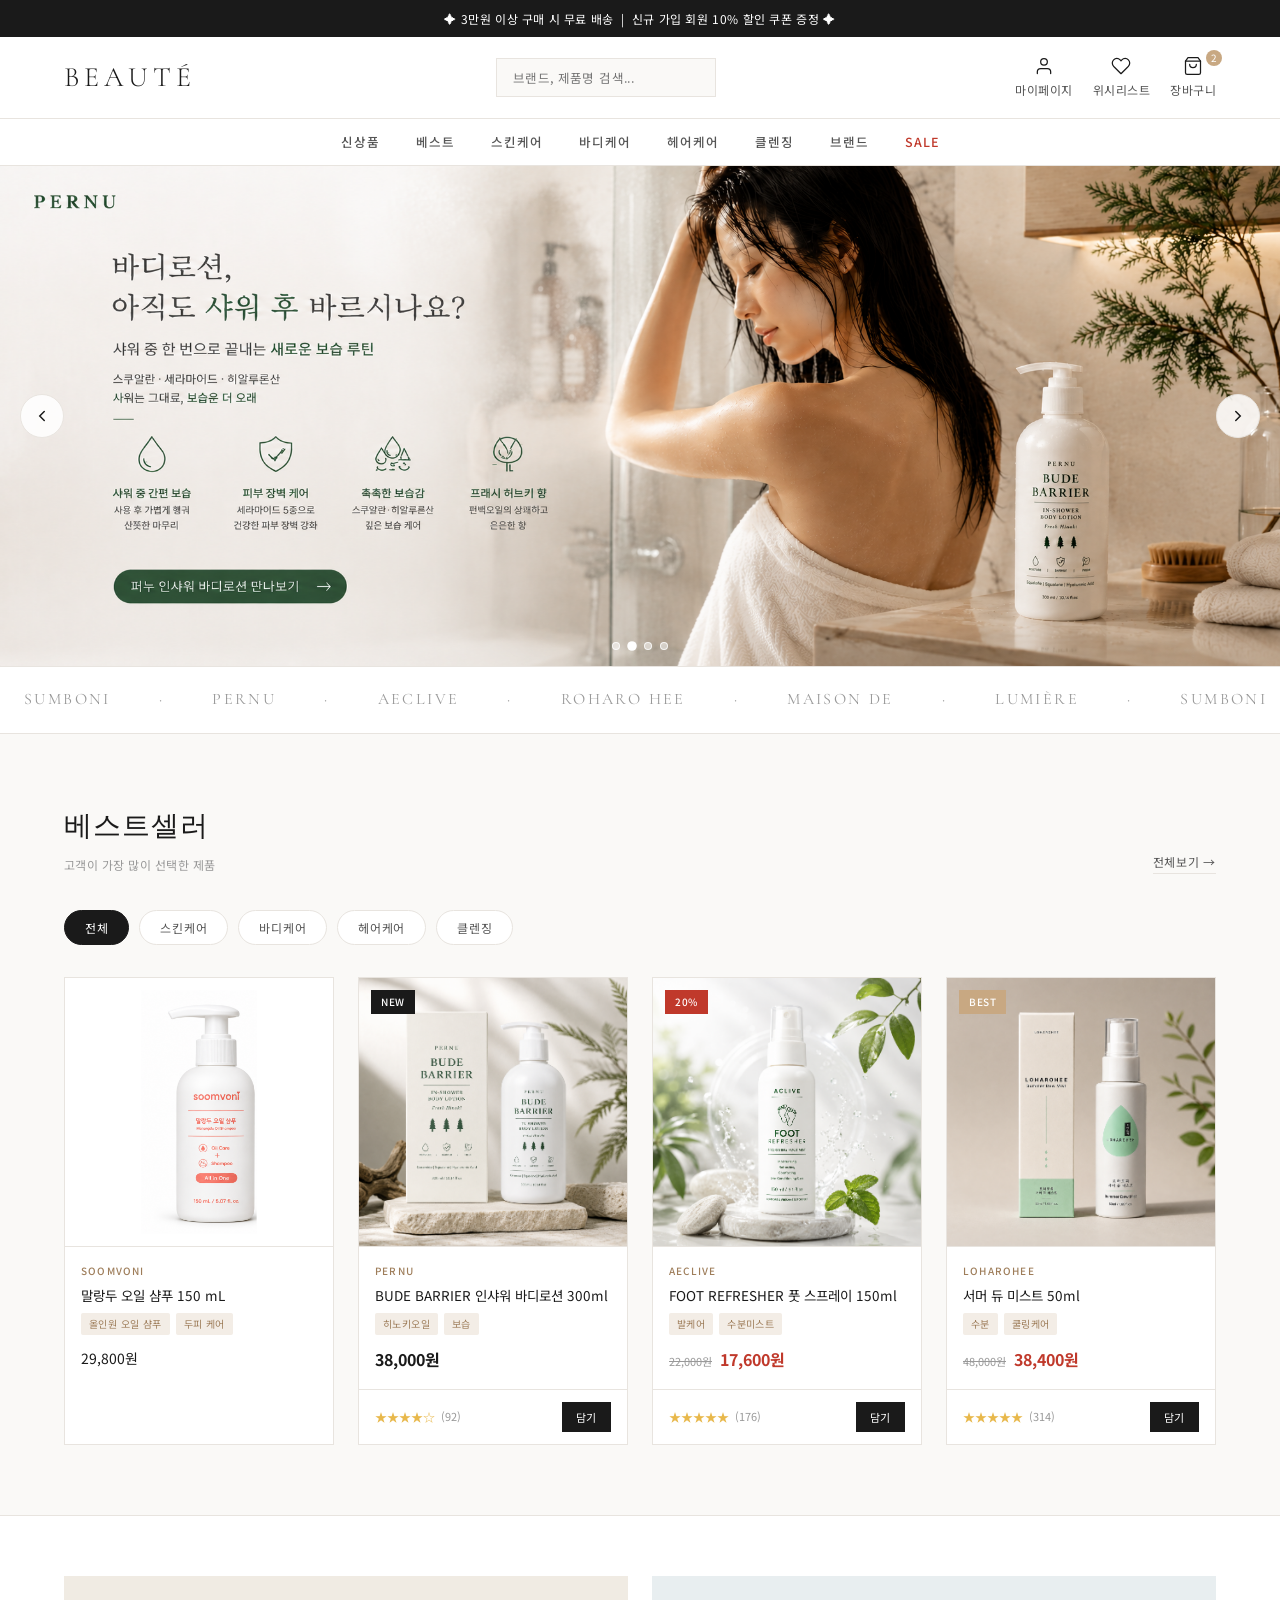
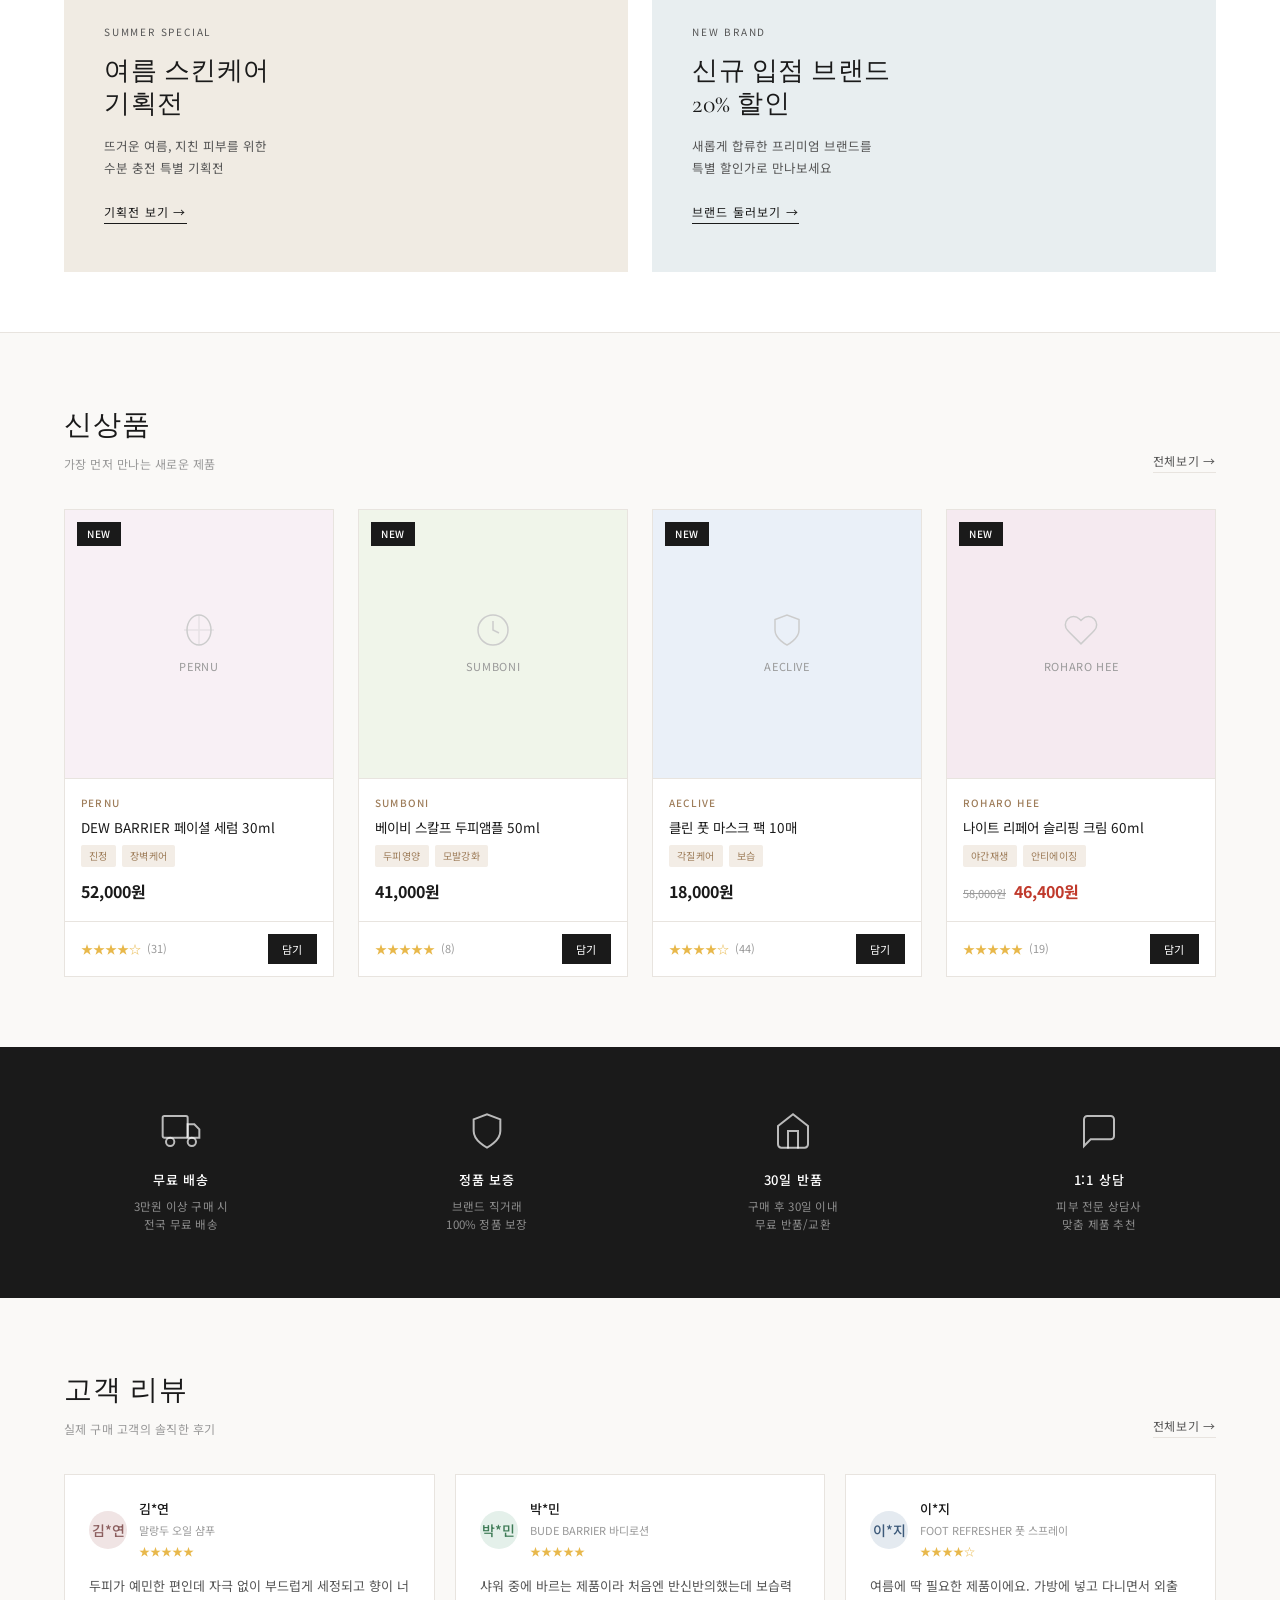
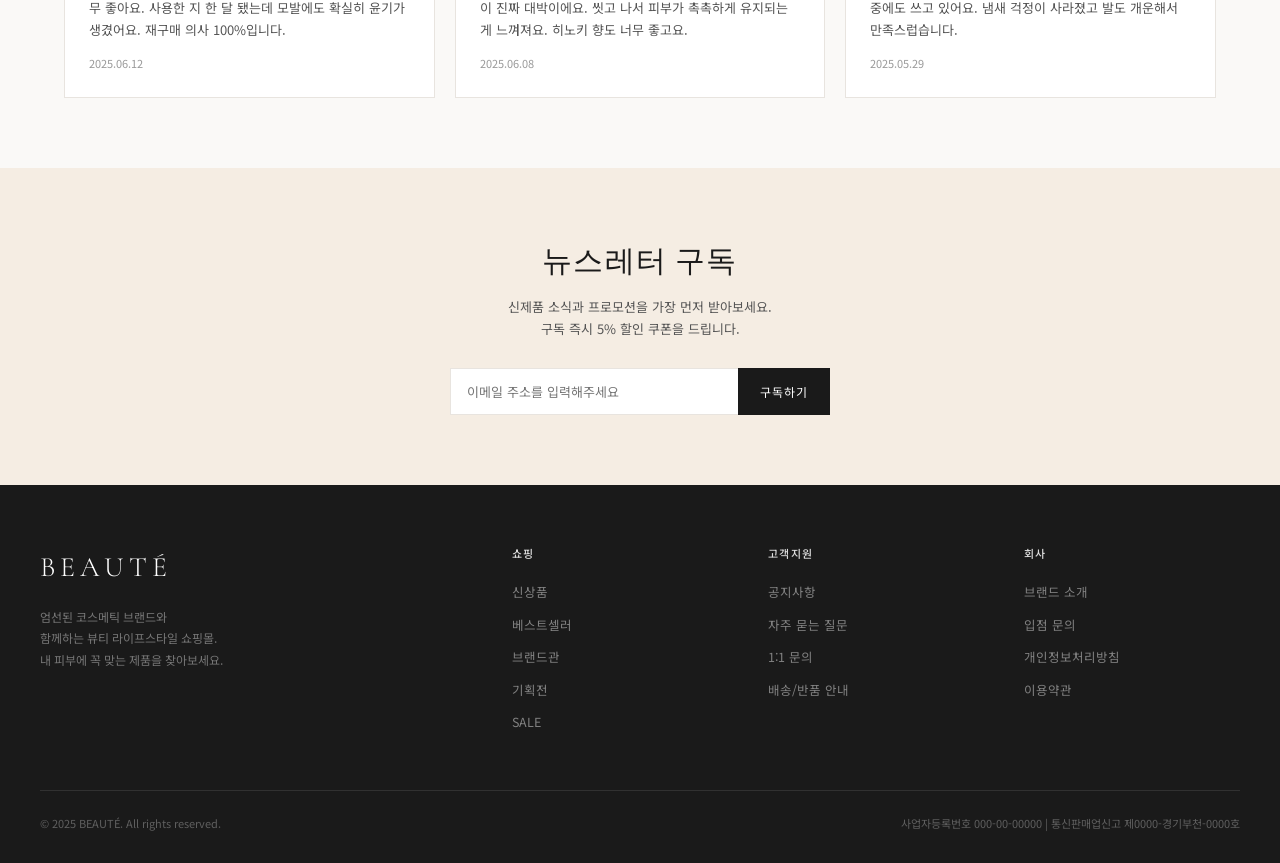
==== index.html @ 95019a59 "Replace upright rinse with supported reclining baby scene" ====
<!DOCTYPE html>
<html lang="ko">
<head>
<meta charset="UTF-8">
<meta name="viewport" content="width=device-width, initial-scale=1.0">
<title>BEAUTÉ — 코스메틱 쇼핑몰</title>
<link href="https://fonts.googleapis.com/css2?family=Noto+Sans+KR:wght@300;400;500;700&family=Noto+Serif+KR:wght@300;400;600&family=Cormorant+Garamond:ital,wght@0,300;0,400;0,600;1,300;1,400&display=swap" rel="stylesheet">
<style>
  *, *::before, *::after { box-sizing: border-box; margin: 0; padding: 0; }

  :root {
    --bg: #faf9f7;
    --white: #ffffff;
    --text-dark: #1a1a1a;
    --text-mid: #555;
    --text-light: #999;
    --border: #e8e4df;
    --accent: #c8a882;
    --accent-dark: #9e7d5a;
    --tag-bg: #f3ede6;
    --pink: #f0e4e4;
    --pink-text: #8b5e5e;
    --green: #e4f0ea;
    --green-text: #3d7a55;
    --sale: #c0392b;
  }

  html { scroll-behavior: smooth; }

  body {
    font-family: 'Noto Sans KR', sans-serif;
    background: var(--bg);
    color: var(--text-dark);
    font-size: 14px;
    line-height: 1.6;
  }

  a { text-decoration: none; color: inherit; }
  img { display: block; width: 100%; }
  button { cursor: pointer; font-family: inherit; }

  /* ── TOP NOTICE ── */
  .notice-bar {
    background: var(--text-dark);
    color: #fff;
    text-align: center;
    padding: 9px;
    font-size: 12px;
    letter-spacing: 0.05em;
  }

  /* ── HEADER ── */
  header {
    background: var(--white);
    border-bottom: 1px solid var(--border);
    position: sticky;
    top: 0;
    z-index: 100;
  }

  .header-top {
    display: flex;
    align-items: center;
    justify-content: space-between;
    max-width: 1200px;
    margin: 0 auto;
    padding: 18px 24px;
  }

  .logo {
    font-family: 'Cormorant Garamond', serif;
    font-size: 28px;
    font-weight: 300;
    letter-spacing: 0.18em;
    color: var(--text-dark);
  }

  .header-icons {
    display: flex;
    gap: 20px;
    align-items: center;
  }

  .header-icons a {
    font-size: 12px;
    color: var(--text-mid);
    letter-spacing: 0.04em;
    display: flex;
    flex-direction: column;
    align-items: center;
    gap: 4px;
  }

  .icon-svg {
    width: 20px;
    height: 20px;
    stroke: var(--text-dark);
    fill: none;
    stroke-width: 1.5;
    stroke-linecap: round;
    stroke-linejoin: round;
  }

  .cart-count {
    background: var(--accent);
    color: #fff;
    font-size: 10px;
    width: 16px;
    height: 16px;
    border-radius: 50%;
    display: flex;
    align-items: center;
    justify-content: center;
    position: absolute;
    top: -6px;
    right: -6px;
  }

  .cart-wrap { position: relative; }

  nav {
    border-top: 1px solid var(--border);
  }

  nav ul {
    list-style: none;
    display: flex;
    justify-content: center;
    max-width: 1200px;
    margin: 0 auto;
    padding: 0 24px;
    gap: 36px;
  }

  nav ul li a {
    display: block;
    padding: 13px 0;
    font-size: 12.5px;
    letter-spacing: 0.08em;
    color: var(--text-mid);
    font-weight: 500;
    transition: color 0.2s;
  }

  nav ul li a:hover { color: var(--text-dark); }

  /* ── HERO SLIDER ── */
  .hero-slider {
    position: relative;
    width: 100%;
    overflow: hidden;
    background: #f5ede3;
  }

  .slider-track {
    display: flex;
    transition: transform 0.6s cubic-bezier(0.4,0,0.2,1);
    will-change: transform;
  }

  .slide {
    min-width: 100%;
    position: relative;
  }

  .slide img {
    width: 100%;
    height: auto;
    display: block;
    object-fit: contain;
  }

  .slider-btn {
    position: absolute;
    top: 50%;
    transform: translateY(-50%);
    width: 44px;
    height: 44px;
    background: rgba(255,255,255,0.85);
    border: 1px solid var(--border);
    border-radius: 50%;
    display: flex;
    align-items: center;
    justify-content: center;
    cursor: pointer;
    z-index: 10;
    transition: background 0.2s;
  }

  .slider-btn:hover { background: #fff; }
  .slider-btn svg { width: 18px; height: 18px; stroke: var(--text-dark); fill: none; stroke-width: 2; stroke-linecap: round; }
  .slider-btn.prev { left: 20px; }
  .slider-btn.next { right: 20px; }

  .slider-dots {
    position: absolute;
    bottom: 16px;
    left: 50%;
    transform: translateX(-50%);
    display: flex;
    gap: 8px;
    z-index: 10;
  }

  .dot {
    width: 8px;
    height: 8px;
    border-radius: 50%;
    background: rgba(255,255,255,0.5);
    border: 1px solid rgba(255,255,255,0.8);
    cursor: pointer;
    transition: background 0.2s, transform 0.2s;
  }

  .dot.active {
    background: #fff;
    transform: scale(1.2);
  }

  .btn-primary {
    background: var(--text-dark);
    color: #fff;
    padding: 14px 34px;
    font-size: 12.5px;
    letter-spacing: 0.1em;
    border: none;
    transition: background 0.2s;
  }
  .btn-primary:hover { background: #333; }

  .btn-secondary {
    background: transparent;
    color: var(--text-dark);
    padding: 13px 34px;
    font-size: 12.5px;
    letter-spacing: 0.1em;
    border: 1px solid var(--text-dark);
    transition: all 0.2s;
  }
  .btn-secondary:hover { background: var(--text-dark); color: #fff; }

  /* ── BRAND STRIP ── */
  .brand-strip {
    background: var(--white);
    border-top: 1px solid var(--border);
    border-bottom: 1px solid var(--border);
    padding: 20px 24px;
    overflow: hidden;
  }

  .brand-scroll {
    display: flex;
    gap: 48px;
    align-items: center;
    animation: scroll-brands 20s linear infinite;
    width: max-content;
  }

  .brand-scroll span {
    font-family: 'Cormorant Garamond', serif;
    font-size: 16px;
    letter-spacing: 0.15em;
    color: var(--text-light);
    white-space: nowrap;
    font-weight: 400;
  }

  @keyframes scroll-brands {
    0% { transform: translateX(0); }
    100% { transform: translateX(-50%); }
  }

  /* ── SECTION COMMON ── */
  .section {
    max-width: 1200px;
    margin: 0 auto;
    padding: 70px 24px;
  }

  .section-header {
    display: flex;
    align-items: flex-end;
    justify-content: space-between;
    margin-bottom: 36px;
  }

  .section-title {
    font-family: 'Cormorant Garamond', serif;
    font-size: 28px;
    font-weight: 400;
    letter-spacing: 0.04em;
    color: var(--text-dark);
  }

  .section-sub {
    font-size: 12px;
    color: var(--text-light);
    margin-top: 6px;
    letter-spacing: 0.04em;
  }

  .view-all {
    font-size: 12px;
    color: var(--text-mid);
    letter-spacing: 0.06em;
    border-bottom: 1px solid var(--border);
    padding-bottom: 2px;
    transition: color 0.2s;
  }
  .view-all:hover { color: var(--text-dark); }

  /* ── CATEGORY TABS ── */
  .cat-tabs {
    display: flex;
    gap: 10px;
    margin-bottom: 32px;
    flex-wrap: wrap;
  }

  .cat-tab {
    padding: 8px 20px;
    font-size: 12px;
    letter-spacing: 0.06em;
    border: 1px solid var(--border);
    background: var(--white);
    color: var(--text-mid);
    cursor: pointer;
    transition: all 0.2s;
    border-radius: 20px;
  }

  .cat-tab.active, .cat-tab:hover {
    background: var(--text-dark);
    color: #fff;
    border-color: var(--text-dark);
  }

  /* ── PRODUCT GRID ── */
  .product-grid {
    display: grid;
    grid-template-columns: repeat(auto-fill, minmax(230px, 1fr));
    gap: 24px;
  }

  .product-card {
    background: var(--white);
    border: 1px solid var(--border);
    transition: transform 0.2s, box-shadow 0.2s;
    cursor: pointer;
    position: relative;
  }

  .product-card:hover {
    transform: translateY(-4px);
    box-shadow: 0 12px 40px rgba(0,0,0,0.08);
  }

  .product-img {
    aspect-ratio: 1/1;
    overflow: hidden;
    background: #f8f5f2;
    position: relative;
  }

  .product-img-placeholder {
    width: 100%;
    height: 100%;
    display: flex;
    align-items: center;
    justify-content: center;
    flex-direction: column;
    gap: 10px;
    color: var(--text-light);
    font-size: 11px;
    letter-spacing: 0.06em;
  }

  .product-img-placeholder svg {
    width: 36px;
    height: 36px;
    stroke: #ccc;
    fill: none;
    stroke-width: 1;
  }

  .badge {
    position: absolute;
    top: 12px;
    left: 12px;
    font-size: 10px;
    letter-spacing: 0.06em;
    padding: 4px 10px;
    font-weight: 500;
  }

  .badge-new { background: var(--text-dark); color: #fff; }
  .badge-sale { background: var(--sale); color: #fff; }
  .badge-best { background: var(--accent); color: #fff; }

  .wishlist-btn {
    position: absolute;
    top: 12px;
    right: 12px;
    width: 32px;
    height: 32px;
    background: var(--white);
    border: 1px solid var(--border);
    border-radius: 50%;
    display: flex;
    align-items: center;
    justify-content: center;
    opacity: 0;
    transition: opacity 0.2s;
  }

  .product-card:hover .wishlist-btn { opacity: 1; }

  .wishlist-btn svg {
    width: 15px;
    height: 15px;
    stroke: var(--text-mid);
    fill: none;
    stroke-width: 1.5;
  }

  .product-info {
    padding: 16px;
    border-top: 1px solid var(--border);
  }

  .product-brand {
    font-size: 10px;
    color: var(--accent-dark);
    letter-spacing: 0.12em;
    text-transform: uppercase;
    margin-bottom: 6px;
    font-weight: 500;
  }

  .product-name {
    font-size: 13.5px;
    color: var(--text-dark);
    margin-bottom: 8px;
    line-height: 1.5;
    font-weight: 400;
  }

  .product-tags {
    display: flex;
    gap: 6px;
    flex-wrap: wrap;
    margin-bottom: 12px;
  }

  .product-tag {
    font-size: 10px;
    padding: 3px 8px;
    background: var(--tag-bg);
    color: var(--accent-dark);
    border-radius: 2px;
    letter-spacing: 0.04em;
  }

  .product-price {
    display: flex;
    align-items: baseline;
    gap: 8px;
  }

  .price-original {
    font-size: 11px;
    color: var(--text-light);
    text-decoration: line-through;
  }

  .price-sale {
    font-size: 16px;
    font-weight: 700;
    color: var(--sale);
  }

  .price-normal {
    font-size: 16px;
    font-weight: 700;
    color: var(--text-dark);
  }

  .product-footer {
    padding: 12px 16px;
    border-top: 1px solid var(--border);
    display: flex;
    justify-content: space-between;
    align-items: center;
  }

  .stars {
    display: flex;
    gap: 2px;
    align-items: center;
  }

  .star {
    color: #e8b84b;
    font-size: 12px;
  }

  .review-count {
    font-size: 11px;
    color: var(--text-light);
    margin-left: 4px;
  }

  .add-cart-btn {
    font-size: 11px;
    padding: 7px 14px;
    background: var(--text-dark);
    color: #fff;
    border: none;
    letter-spacing: 0.06em;
    transition: background 0.2s;
  }
  .add-cart-btn:hover { background: #444; }

  /* ── BANNER ── */
  .banner-section {
    background: var(--white);
    border-top: 1px solid var(--border);
    border-bottom: 1px solid var(--border);
  }

  .banner-inner {
    max-width: 1200px;
    margin: 0 auto;
    padding: 60px 24px;
    display: grid;
    grid-template-columns: 1fr 1fr;
    gap: 24px;
  }

  .banner-card {
    padding: 48px 40px;
    display: flex;
    flex-direction: column;
    justify-content: center;
    min-height: 240px;
    position: relative;
    overflow: hidden;
  }

  .banner-card-a { background: #f0ebe3; }
  .banner-card-b { background: #e8eef0; }

  .banner-eyebrow {
    font-size: 10px;
    letter-spacing: 0.18em;
    text-transform: uppercase;
    color: var(--text-mid);
    margin-bottom: 14px;
  }

  .banner-title {
    font-family: 'Cormorant Garamond', serif;
    font-size: 26px;
    font-weight: 400;
    line-height: 1.3;
    margin-bottom: 14px;
    letter-spacing: 0.02em;
  }

  .banner-desc {
    font-size: 12.5px;
    color: var(--text-mid);
    margin-bottom: 24px;
    line-height: 1.7;
  }

  .btn-link {
    font-size: 12px;
    letter-spacing: 0.1em;
    color: var(--text-dark);
    border-bottom: 1px solid var(--text-dark);
    padding-bottom: 2px;
    display: inline-block;
    width: fit-content;
    transition: opacity 0.2s;
  }
  .btn-link:hover { opacity: 0.6; }

  /* ── BENEFITS ── */
  .benefits {
    background: var(--text-dark);
    padding: 48px 24px;
  }

  .benefits-inner {
    max-width: 1200px;
    margin: 0 auto;
    display: grid;
    grid-template-columns: repeat(4, 1fr);
    gap: 24px;
  }

  .benefit-item {
    text-align: center;
    color: #fff;
    padding: 16px;
  }

  .benefit-icon {
    width: 40px;
    height: 40px;
    margin: 0 auto 14px;
    stroke: rgba(255,255,255,0.7);
    fill: none;
    stroke-width: 1.2;
    stroke-linecap: round;
  }

  .benefit-title {
    font-size: 13px;
    font-weight: 500;
    letter-spacing: 0.06em;
    margin-bottom: 6px;
  }

  .benefit-desc {
    font-size: 11.5px;
    color: rgba(255,255,255,0.5);
    line-height: 1.6;
    letter-spacing: 0.02em;
  }

  /* ── REVIEW ── */
  .review-grid {
    display: grid;
    grid-template-columns: repeat(3, 1fr);
    gap: 20px;
  }

  .review-card {
    background: var(--white);
    border: 1px solid var(--border);
    padding: 24px;
  }

  .review-header {
    display: flex;
    align-items: center;
    gap: 12px;
    margin-bottom: 14px;
  }

  .reviewer-avatar {
    width: 38px;
    height: 38px;
    border-radius: 50%;
    display: flex;
    align-items: center;
    justify-content: center;
    font-size: 14px;
    font-weight: 500;
    flex-shrink: 0;
  }

  .avatar-a { background: #f0e4e4; color: #8b5e5e; }
  .avatar-b { background: #e4f0ea; color: #3d7a55; }
  .avatar-c { background: #e4eaf0; color: #3d5a7a; }

  .reviewer-info { flex: 1; }

  .reviewer-name {
    font-size: 13px;
    font-weight: 500;
    color: var(--text-dark);
  }

  .reviewer-product {
    font-size: 11px;
    color: var(--text-light);
    margin-top: 2px;
  }

  .review-text {
    font-size: 13px;
    color: var(--text-mid);
    line-height: 1.7;
    margin-bottom: 14px;
  }

  .review-date {
    font-size: 11px;
    color: var(--text-light);
  }

  /* ── NEWSLETTER ── */
  .newsletter {
    background: #f5ede3;
    padding: 70px 24px;
    text-align: center;
  }

  .newsletter-inner { max-width: 480px; margin: 0 auto; }

  .newsletter h2 {
    font-family: 'Cormorant Garamond', serif;
    font-size: 30px;
    font-weight: 400;
    margin-bottom: 10px;
    letter-spacing: 0.04em;
  }

  .newsletter p {
    font-size: 13px;
    color: var(--text-mid);
    margin-bottom: 28px;
    line-height: 1.7;
  }

  .newsletter-form {
    display: flex;
    gap: 0;
    max-width: 380px;
    margin: 0 auto;
  }

  .newsletter-input {
    flex: 1;
    padding: 13px 16px;
    border: 1px solid var(--border);
    background: var(--white);
    font-size: 13px;
    font-family: inherit;
    outline: none;
    border-right: none;
  }

  .newsletter-input:focus { border-color: var(--accent); }

  .newsletter-btn {
    padding: 13px 22px;
    background: var(--text-dark);
    color: #fff;
    border: none;
    font-size: 12px;
    letter-spacing: 0.08em;
    font-family: inherit;
    white-space: nowrap;
    transition: background 0.2s;
  }
  .newsletter-btn:hover { background: #333; }

  /* ── FOOTER ── */
  footer {
    background: var(--text-dark);
    color: rgba(255,255,255,0.6);
    padding: 60px 24px 30px;
  }

  .footer-inner {
    max-width: 1200px;
    margin: 0 auto;
    display: grid;
    grid-template-columns: 2fr 1fr 1fr 1fr;
    gap: 40px;
    padding-bottom: 48px;
    border-bottom: 1px solid rgba(255,255,255,0.1);
  }

  .footer-brand .logo {
    color: #fff;
    display: block;
    margin-bottom: 16px;
  }

  .footer-brand p {
    font-size: 12px;
    line-height: 1.8;
    color: rgba(255,255,255,0.4);
  }

  .footer-col h4 {
    font-size: 11px;
    letter-spacing: 0.12em;
    text-transform: uppercase;
    color: rgba(255,255,255,0.85);
    margin-bottom: 18px;
    font-weight: 500;
  }

  .footer-col ul { list-style: none; }
  .footer-col ul li { margin-bottom: 10px; }
  .footer-col ul li a {
    font-size: 12.5px;
    color: rgba(255,255,255,0.45);
    transition: color 0.2s;
  }
  .footer-col ul li a:hover { color: rgba(255,255,255,0.85); }

  .footer-bottom {
    max-width: 1200px;
    margin: 0 auto;
    padding-top: 24px;
    display: flex;
    justify-content: space-between;
    align-items: center;
    font-size: 11px;
    color: rgba(255,255,255,0.3);
  }

  /* ── RESPONSIVE ── */
  @media (max-width: 768px) {
    .header-top { padding: 12px 16px; gap: 8px; }
    .header-top input { width: 130px; font-size: 12px; padding: 8px 10px; }
    .header-icons { gap: 10px; }
    .header-icons a span { display: none; }
    .header-icons a { gap: 0; }
    .icon-svg { width: 24px; height: 24px; }
    .cart-count { top: -4px; right: -4px; }
    nav ul {
      gap: 0;
      overflow-x: auto;
      padding: 0 8px 4px;
      -webkit-overflow-scrolling: touch;
      scrollbar-width: none;
      flex-wrap: nowrap;
      justify-content: flex-start;
    }
    nav ul::-webkit-scrollbar { display: none; }
    nav ul li { flex-shrink: 0; }
    nav ul li a { padding: 12px 12px; font-size: 12px; white-space: nowrap; }
    .banner-inner { grid-template-columns: 1fr; }
    .benefits-inner { grid-template-columns: repeat(2, 1fr); }
    .review-grid { grid-template-columns: 1fr; }
    .footer-inner { grid-template-columns: 1fr 1fr; gap: 28px; }
    .footer-bottom { flex-direction: column; gap: 8px; text-align: center; }
    .product-grid { grid-template-columns: repeat(2, 1fr); gap: 14px; }
    .section { padding: 50px 16px; }
    .logo { font-size: 22px; }
  }

  @media (max-width: 480px) {
    .footer-inner { grid-template-columns: 1fr; }
    .benefits-inner { grid-template-columns: 1fr 1fr; }
    .header-top input { display: none; }
  }
</style>
</head>
<body>

<!-- TOP NOTICE -->
<div class="notice-bar">✦ 3만원 이상 구매 시 무료 배송 &nbsp;|&nbsp; 신규 가입 회원 10% 할인 쿠폰 증정 ✦</div>

<!-- HEADER -->
<header>
  <div class="header-top">
    <a href="#" class="logo">BEAUTÉ</a>
    <div style="display:flex; gap:12px; align-items:center;">
      <input type="text" placeholder="브랜드, 제품명 검색..." style="padding:9px 16px; border:1px solid var(--border); background:#faf9f7; font-size:12.5px; font-family:inherit; width:220px; outline:none; letter-spacing:0.03em;">
    </div>
    <div class="header-icons">
      <a href="#">
        <svg class="icon-svg" viewBox="0 0 24 24"><path d="M20 21v-2a4 4 0 0 0-4-4H8a4 4 0 0 0-4 4v2"/><circle cx="12" cy="7" r="4"/></svg>
        <span>마이페이지</span>
      </a>
      <a href="#">
        <svg class="icon-svg" viewBox="0 0 24 24"><path d="M20.84 4.61a5.5 5.5 0 0 0-7.78 0L12 5.67l-1.06-1.06a5.5 5.5 0 0 0-7.78 7.78l1.06 1.06L12 21.23l7.78-7.78 1.06-1.06a5.5 5.5 0 0 0 0-7.78z"/></svg>
        <span>위시리스트</span>
      </a>
      <a href="#" class="cart-wrap">
        <svg class="icon-svg" viewBox="0 0 24 24"><path d="M6 2L3 6v14a2 2 0 0 0 2 2h14a2 2 0 0 0 2-2V6l-3-4z"/><line x1="3" y1="6" x2="21" y2="6"/><path d="M16 10a4 4 0 0 1-8 0"/></svg>
        <div class="cart-count">2</div>
        <span>장바구니</span>
      </a>
    </div>
  </div>
  <nav>
    <ul>
      <li><a href="#">신상품</a></li>
      <li><a href="#">베스트</a></li>
      <li><a href="#">스킨케어</a></li>
      <li><a href="#">바디케어</a></li>
      <li><a href="#">헤어케어</a></li>
      <li><a href="#">클렌징</a></li>
      <li><a href="#">브랜드</a></li>
      <li><a href="#" style="color:var(--sale);">SALE</a></li>
    </ul>
  </nav>
</header>

<!-- HERO SLIDER -->
<section class="hero-slider">
  <div class="slider-track" id="sliderTrack">
    <div class="slide">
      <img src="soomvoni_main.png" alt="숨보니 말랑두 오일 샴푸">
    </div>
    <div class="slide">
      <img src="pernu_main.png" alt="PERNU BUDE BARRIER 인샤워 바디로션">
    </div>
    <div class="slide">
      <img src="loharohee_main.png" alt="LOHAROHEE 서머 듀 미스트">
    </div>
    <div class="slide">
      <img src="aclive_main.png" alt="ACLIVE 풋 리프레셔">
    </div>
  </div>

  <button class="slider-btn prev" onclick="moveSlide(-1)" aria-label="이전">
    <svg viewBox="0 0 24 24"><polyline points="15 18 9 12 15 6"/></svg>
  </button>
  <button class="slider-btn next" onclick="moveSlide(1)" aria-label="다음">
    <svg viewBox="0 0 24 24"><polyline points="9 18 15 12 9 6"/></svg>
  </button>

  <div class="slider-dots">
    <div class="dot active" onclick="goSlide(0)"></div>
    <div class="dot" onclick="goSlide(1)"></div>
    <div class="dot" onclick="goSlide(2)"></div>
    <div class="dot" onclick="goSlide(3)"></div>
  </div>
</section>

<script>
  let current = 0;
  const total = 4;
  const track = document.getElementById('sliderTrack');
  const dots = document.querySelectorAll('.dot');

  function updateSlider() {
    track.style.transform = 'translateX(-' + (current * 100) + '%)';
    dots.forEach((d, i) => d.classList.toggle('active', i === current));
  }

  function moveSlide(dir) {
    current = (current + dir + total) % total;
    updateSlider();
  }

  function goSlide(idx) {
    current = idx;
    updateSlider();
  }

  setInterval(() => moveSlide(1), 4000);
</script>

<!-- BRAND STRIP -->
<div class="brand-strip">
  <div class="brand-scroll">
    <span>SUMBONI</span>
    <span>·</span>
    <span>PERNU</span>
    <span>·</span>
    <span>AECLIVE</span>
    <span>·</span>
    <span>ROHARO HEE</span>
    <span>·</span>
    <span>MAISON DE</span>
    <span>·</span>
    <span>LUMIÈRE</span>
    <span>·</span>
    <span>SUMBONI</span>
    <span>·</span>
    <span>PERNU</span>
    <span>·</span>
    <span>AECLIVE</span>
    <span>·</span>
    <span>ROHARO HEE</span>
    <span>·</span>
    <span>MAISON DE</span>
    <span>·</span>
    <span>LUMIÈRE</span>
    <span>·</span>
  </div>
</div>

<!-- BEST PRODUCTS -->
<div class="section">
  <div class="section-header">
    <div>
      <div class="section-title">베스트셀러</div>
      <div class="section-sub">고객이 가장 많이 선택한 제품</div>
    </div>
    <a href="#" class="view-all">전체보기 →</a>
  </div>

  <div class="cat-tabs">
    <button class="cat-tab active">전체</button>
    <button class="cat-tab">스킨케어</button>
    <button class="cat-tab">바디케어</button>
    <button class="cat-tab">헤어케어</button>
    <button class="cat-tab">클렌징</button>
  </div>

  <div class="product-grid">

    <!-- Product 1 -->
    <a href="product-sumboni.html" class="product-card" style="display:block;"><div class="product-img"><img src="resole-lotion-demo/assets/soomvoni-mallangdu/shop/t01.png?v=20261126-soomvoni-r3" alt="숨보니 말랑두 오일 샴푸 150 mL" style="width:100%;height:100%;object-fit:contain"></div><div class="product-info"><div class="product-brand">soomvoni</div><div class="product-name">말랑두 오일 샴푸 150 mL</div><div class="product-tags"><span class="product-tag">올인원 오일 샴푸</span><span class="product-tag">두피 케어</span></div><div class="product-price"><span>29,800원</span></div></div></a>

    <!-- Product 2 -->
    <a href="product-pernu.html" class="product-card" style="display:block;">
      <div class="product-img">
        <img src="thumb-pernu.png" alt="PERNU BUDE BARRIER" style="width:100%;height:100%;object-fit:cover;">
        <div class="badge badge-new">NEW</div>
        <button class="wishlist-btn" onclick="event.preventDefault()">
          <svg viewBox="0 0 24 24"><path d="M20.84 4.61a5.5 5.5 0 0 0-7.78 0L12 5.67l-1.06-1.06a5.5 5.5 0 0 0-7.78 7.78l1.06 1.06L12 21.23l7.78-7.78 1.06-1.06a5.5 5.5 0 0 0 0-7.78z"/></svg>
        </button>
      </div>
      <div class="product-info">
        <div class="product-brand">PERNU</div>
        <div class="product-name">BUDE BARRIER 인샤워 바디로션 300ml</div>
        <div class="product-tags">
          <span class="product-tag">히노키오일</span>
          <span class="product-tag">보습</span>
        </div>
        <div class="product-price">
          <span class="price-normal">38,000원</span>
        </div>
      </div>
      <div class="product-footer">
        <div class="stars">
          <span class="star">★★★★☆</span>
          <span class="review-count">(92)</span>
        </div>
        <button class="add-cart-btn" onclick="event.preventDefault()">담기</button>
      </div>
    </a>

    <!-- Product 3 -->
    <a href="product-aeclive.html" class="product-card" style="display:block;">
      <div class="product-img">
        <img src="thumb-aeclive.png" alt="AECLIVE FOOT REFRESHER" style="width:100%;height:100%;object-fit:cover;">
        <div class="badge badge-sale">20%</div>
        <button class="wishlist-btn" onclick="event.preventDefault()">
          <svg viewBox="0 0 24 24"><path d="M20.84 4.61a5.5 5.5 0 0 0-7.78 0L12 5.67l-1.06-1.06a5.5 5.5 0 0 0-7.78 7.78l1.06 1.06L12 21.23l7.78-7.78 1.06-1.06a5.5 5.5 0 0 0 0-7.78z"/></svg>
        </button>
      </div>
      <div class="product-info">
        <div class="product-brand">AECLIVE</div>
        <div class="product-name">FOOT REFRESHER 풋 스프레이 150ml</div>
        <div class="product-tags">
          <span class="product-tag">발케어</span>
          <span class="product-tag">수분미스트</span>
        </div>
        <div class="product-price">
          <span class="price-original">22,000원</span>
          <span class="price-sale">17,600원</span>
        </div>
      </div>
      <div class="product-footer">
        <div class="stars">
          <span class="star">★★★★★</span>
          <span class="review-count">(176)</span>
        </div>
        <button class="add-cart-btn" onclick="event.preventDefault()">담기</button>
      </div>
    </a>

    <!-- Product 4 -->
    <a href="product-loharohee.html" class="product-card" style="display:block;">
      <div class="product-img">
        <img src="thumb-loharohee.png" alt="LOHAROHEE 서머 듀 미스트" style="width:100%;height:100%;object-fit:cover;">
        <div class="badge badge-best">BEST</div>
        <button class="wishlist-btn" onclick="event.preventDefault()">
          <svg viewBox="0 0 24 24"><path d="M20.84 4.61a5.5 5.5 0 0 0-7.78 0L12 5.67l-1.06-1.06a5.5 5.5 0 0 0-7.78 7.78l1.06 1.06L12 21.23l7.78-7.78 1.06-1.06a5.5 5.5 0 0 0 0-7.78z"/></svg>
        </button>
      </div>
      <div class="product-info">
        <div class="product-brand">LOHAROHEE</div>
        <div class="product-name">서머 듀 미스트 50ml</div>
        <div class="product-tags">
          <span class="product-tag">수분</span>
          <span class="product-tag">쿨링케어</span>
        </div>
        <div class="product-price">
          <span class="price-original">48,000원</span>
          <span class="price-sale">38,400원</span>
        </div>
      </div>
      <div class="product-footer">
        <div class="stars">
          <span class="star">★★★★★</span>
          <span class="review-count">(314)</span>
        </div>
        <button class="add-cart-btn" onclick="event.preventDefault()">담기</button>
      </div>
    </a>

  </div>
</div>

<!-- BANNER -->
<div class="banner-section">
  <div class="banner-inner">
    <div class="banner-card banner-card-a">
      <div class="banner-eyebrow">Summer Special</div>
      <div class="banner-title">여름 스킨케어<br>기획전</div>
      <div class="banner-desc">뜨거운 여름, 지친 피부를 위한<br>수분 충전 특별 기획전</div>
      <a href="#" class="btn-link">기획전 보기 →</a>
    </div>
    <div class="banner-card banner-card-b">
      <div class="banner-eyebrow">New Brand</div>
      <div class="banner-title">신규 입점 브랜드<br>20% 할인</div>
      <div class="banner-desc">새롭게 합류한 프리미엄 브랜드를<br>특별 할인가로 만나보세요</div>
      <a href="#" class="btn-link">브랜드 둘러보기 →</a>
    </div>
  </div>
</div>

<!-- NEW ARRIVALS -->
<div class="section">
  <div class="section-header">
    <div>
      <div class="section-title">신상품</div>
      <div class="section-sub">가장 먼저 만나는 새로운 제품</div>
    </div>
    <a href="#" class="view-all">전체보기 →</a>
  </div>

  <div class="product-grid">
    <div class="product-card">
      <div class="product-img">
        <div class="product-img-placeholder" style="background:#f8f0f5;">
          <svg viewBox="0 0 24 24"><ellipse cx="12" cy="12" rx="8" ry="10"/><path d="M12 2v20M2 12h20" stroke-opacity="0.4"/></svg>
          <span>PERNU</span>
        </div>
        <div class="badge badge-new">NEW</div>
        <button class="wishlist-btn"><svg viewBox="0 0 24 24"><path d="M20.84 4.61a5.5 5.5 0 0 0-7.78 0L12 5.67l-1.06-1.06a5.5 5.5 0 0 0-7.78 7.78l1.06 1.06L12 21.23l7.78-7.78 1.06-1.06a5.5 5.5 0 0 0 0-7.78z"/></svg></button>
      </div>
      <div class="product-info">
        <div class="product-brand">PERNU</div>
        <div class="product-name">DEW BARRIER 페이셜 세럼 30ml</div>
        <div class="product-tags"><span class="product-tag">진정</span><span class="product-tag">장벽케어</span></div>
        <div class="product-price"><span class="price-normal">52,000원</span></div>
      </div>
      <div class="product-footer">
        <div class="stars"><span class="star">★★★★☆</span><span class="review-count">(31)</span></div>
        <button class="add-cart-btn">담기</button>
      </div>
    </div>

    <div class="product-card">
      <div class="product-img">
        <div class="product-img-placeholder" style="background:#f0f5ea;">
          <svg viewBox="0 0 24 24"><path d="M12 2a10 10 0 1 0 0 20A10 10 0 0 0 12 2z"/><path d="M12 6v6l4 2"/></svg>
          <span>SUMBONI</span>
        </div>
        <div class="badge badge-new">NEW</div>
        <button class="wishlist-btn"><svg viewBox="0 0 24 24"><path d="M20.84 4.61a5.5 5.5 0 0 0-7.78 0L12 5.67l-1.06-1.06a5.5 5.5 0 0 0-7.78 7.78l1.06 1.06L12 21.23l7.78-7.78 1.06-1.06a5.5 5.5 0 0 0 0-7.78z"/></svg></button>
      </div>
      <div class="product-info">
        <div class="product-brand">SUMBONI</div>
        <div class="product-name">베이비 스칼프 두피앰플 50ml</div>
        <div class="product-tags"><span class="product-tag">두피영양</span><span class="product-tag">모발강화</span></div>
        <div class="product-price"><span class="price-normal">41,000원</span></div>
      </div>
      <div class="product-footer">
        <div class="stars"><span class="star">★★★★★</span><span class="review-count">(8)</span></div>
        <button class="add-cart-btn">담기</button>
      </div>
    </div>

    <div class="product-card">
      <div class="product-img">
        <div class="product-img-placeholder" style="background:#eaf0f8;">
          <svg viewBox="0 0 24 24"><path d="M12 22s8-4 8-10V5l-8-3-8 3v7c0 6 8 10 8 10z"/></svg>
          <span>AECLIVE</span>
        </div>
        <div class="badge badge-new">NEW</div>
        <button class="wishlist-btn"><svg viewBox="0 0 24 24"><path d="M20.84 4.61a5.5 5.5 0 0 0-7.78 0L12 5.67l-1.06-1.06a5.5 5.5 0 0 0-7.78 7.78l1.06 1.06L12 21.23l7.78-7.78 1.06-1.06a5.5 5.5 0 0 0 0-7.78z"/></svg></button>
      </div>
      <div class="product-info">
        <div class="product-brand">AECLIVE</div>
        <div class="product-name">클린 풋 마스크 팩 10매</div>
        <div class="product-tags"><span class="product-tag">각질케어</span><span class="product-tag">보습</span></div>
        <div class="product-price"><span class="price-normal">18,000원</span></div>
      </div>
      <div class="product-footer">
        <div class="stars"><span class="star">★★★★☆</span><span class="review-count">(44)</span></div>
        <button class="add-cart-btn">담기</button>
      </div>
    </div>

    <div class="product-card">
      <div class="product-img">
        <div class="product-img-placeholder" style="background:#f5eaf0;">
          <svg viewBox="0 0 24 24"><path d="M20.84 4.61a5.5 5.5 0 0 0-7.78 0L12 5.67l-1.06-1.06a5.5 5.5 0 0 0-7.78 7.78l1.06 1.06L12 21.23l7.78-7.78 1.06-1.06a5.5 5.5 0 0 0 0-7.78z"/></svg>
          <span>ROHARO HEE</span>
        </div>
        <div class="badge badge-new">NEW</div>
        <button class="wishlist-btn"><svg viewBox="0 0 24 24"><path d="M20.84 4.61a5.5 5.5 0 0 0-7.78 0L12 5.67l-1.06-1.06a5.5 5.5 0 0 0-7.78 7.78l1.06 1.06L12 21.23l7.78-7.78 1.06-1.06a5.5 5.5 0 0 0 0-7.78z"/></svg></button>
      </div>
      <div class="product-info">
        <div class="product-brand">ROHARO HEE</div>
        <div class="product-name">나이트 리페어 슬리핑 크림 60ml</div>
        <div class="product-tags"><span class="product-tag">야간재생</span><span class="product-tag">안티에이징</span></div>
        <div class="product-price"><span class="price-original">58,000원</span><span class="price-sale">46,400원</span></div>
      </div>
      <div class="product-footer">
        <div class="stars"><span class="star">★★★★★</span><span class="review-count">(19)</span></div>
        <button class="add-cart-btn">담기</button>
      </div>
    </div>
  </div>
</div>

<!-- BENEFITS -->
<div class="benefits">
  <div class="benefits-inner">
    <div class="benefit-item">
      <svg class="benefit-icon" viewBox="0 0 24 24"><rect x="1" y="3" width="15" height="13" rx="1"/><path d="M16 8h4l3 3v5h-7V8z"/><circle cx="5.5" cy="18.5" r="2.5"/><circle cx="18.5" cy="18.5" r="2.5"/></svg>
      <div class="benefit-title">무료 배송</div>
      <div class="benefit-desc">3만원 이상 구매 시<br>전국 무료 배송</div>
    </div>
    <div class="benefit-item">
      <svg class="benefit-icon" viewBox="0 0 24 24"><path d="M12 22s8-4 8-10V5l-8-3-8 3v7c0 6 8 10 8 10z"/></svg>
      <div class="benefit-title">정품 보증</div>
      <div class="benefit-desc">브랜드 직거래<br>100% 정품 보장</div>
    </div>
    <div class="benefit-item">
      <svg class="benefit-icon" viewBox="0 0 24 24"><path d="M3 9l9-7 9 7v11a2 2 0 0 1-2 2H5a2 2 0 0 1-2-2z"/><polyline points="9 22 9 12 15 12 15 22"/></svg>
      <div class="benefit-title">30일 반품</div>
      <div class="benefit-desc">구매 후 30일 이내<br>무료 반품/교환</div>
    </div>
    <div class="benefit-item">
      <svg class="benefit-icon" viewBox="0 0 24 24"><path d="M21 15a2 2 0 0 1-2 2H7l-4 4V5a2 2 0 0 1 2-2h14a2 2 0 0 1 2 2z"/></svg>
      <div class="benefit-title">1:1 상담</div>
      <div class="benefit-desc">피부 전문 상담사<br>맞춤 제품 추천</div>
    </div>
  </div>
</div>

<!-- REVIEWS -->
<div class="section">
  <div class="section-header">
    <div>
      <div class="section-title">고객 리뷰</div>
      <div class="section-sub">실제 구매 고객의 솔직한 후기</div>
    </div>
    <a href="#" class="view-all">전체보기 →</a>
  </div>
  <div class="review-grid">
    <div class="review-card">
      <div class="review-header">
        <div class="reviewer-avatar avatar-a">김*연</div>
        <div class="reviewer-info">
          <div class="reviewer-name">김*연</div>
          <div class="reviewer-product">말랑두 오일 샴푸</div>
          <div class="stars" style="margin-top:4px;"><span class="star" style="font-size:11px;">★★★★★</span></div>
        </div>
      </div>
      <div class="review-text">두피가 예민한 편인데 자극 없이 부드럽게 세정되고 향이 너무 좋아요. 사용한 지 한 달 됐는데 모발에도 확실히 윤기가 생겼어요. 재구매 의사 100%입니다.</div>
      <div class="review-date">2025.06.12</div>
    </div>
    <div class="review-card">
      <div class="review-header">
        <div class="reviewer-avatar avatar-b">박*민</div>
        <div class="reviewer-info">
          <div class="reviewer-name">박*민</div>
          <div class="reviewer-product">BUDE BARRIER 바디로션</div>
          <div class="stars" style="margin-top:4px;"><span class="star" style="font-size:11px;">★★★★★</span></div>
        </div>
      </div>
      <div class="review-text">샤워 중에 바르는 제품이라 처음엔 반신반의했는데 보습력이 진짜 대박이에요. 씻고 나서 피부가 촉촉하게 유지되는 게 느껴져요. 히노키 향도 너무 좋고요.</div>
      <div class="review-date">2025.06.08</div>
    </div>
    <div class="review-card">
      <div class="review-header">
        <div class="reviewer-avatar avatar-c">이*지</div>
        <div class="reviewer-info">
          <div class="reviewer-name">이*지</div>
          <div class="reviewer-product">FOOT REFRESHER 풋 스프레이</div>
          <div class="stars" style="margin-top:4px;"><span class="star" style="font-size:11px;">★★★★☆</span></div>
        </div>
      </div>
      <div class="review-text">여름에 딱 필요한 제품이에요. 가방에 넣고 다니면서 외출 중에도 쓰고 있어요. 냄새 걱정이 사라졌고 발도 개운해서 만족스럽습니다.</div>
      <div class="review-date">2025.05.29</div>
    </div>
  </div>
</div>

<!-- NEWSLETTER -->
<div class="newsletter">
  <div class="newsletter-inner">
    <h2>뉴스레터 구독</h2>
    <p>신제품 소식과 프로모션을 가장 먼저 받아보세요.<br>구독 즉시 5% 할인 쿠폰을 드립니다.</p>
    <div class="newsletter-form">
      <input class="newsletter-input" type="email" placeholder="이메일 주소를 입력해주세요">
      <button class="newsletter-btn">구독하기</button>
    </div>
  </div>
</div>

<!-- FOOTER -->
<footer>
  <div class="footer-inner">
    <div class="footer-brand">
      <span class="logo">BEAUTÉ</span>
      <p>엄선된 코스메틱 브랜드와<br>함께하는 뷰티 라이프스타일 쇼핑몰.<br>내 피부에 꼭 맞는 제품을 찾아보세요.</p>
    </div>
    <div class="footer-col">
      <h4>쇼핑</h4>
      <ul>
        <li><a href="#">신상품</a></li>
        <li><a href="#">베스트셀러</a></li>
        <li><a href="#">브랜드관</a></li>
        <li><a href="#">기획전</a></li>
        <li><a href="#">SALE</a></li>
      </ul>
    </div>
    <div class="footer-col">
      <h4>고객지원</h4>
      <ul>
        <li><a href="#">공지사항</a></li>
        <li><a href="#">자주 묻는 질문</a></li>
        <li><a href="#">1:1 문의</a></li>
        <li><a href="#">배송/반품 안내</a></li>
      </ul>
    </div>
    <div class="footer-col">
      <h4>회사</h4>
      <ul>
        <li><a href="#">브랜드 소개</a></li>
        <li><a href="#">입점 문의</a></li>
        <li><a href="#">개인정보처리방침</a></li>
        <li><a href="#">이용약관</a></li>
      </ul>
    </div>
  </div>
  <div class="footer-bottom">
    <span>© 2025 BEAUTÉ. All rights reserved.</span>
    <span>사업자등록번호 000-00-00000 | 통신판매업신고 제0000-경기부천-0000호</span>
  </div>
</footer>

</body>
</html>
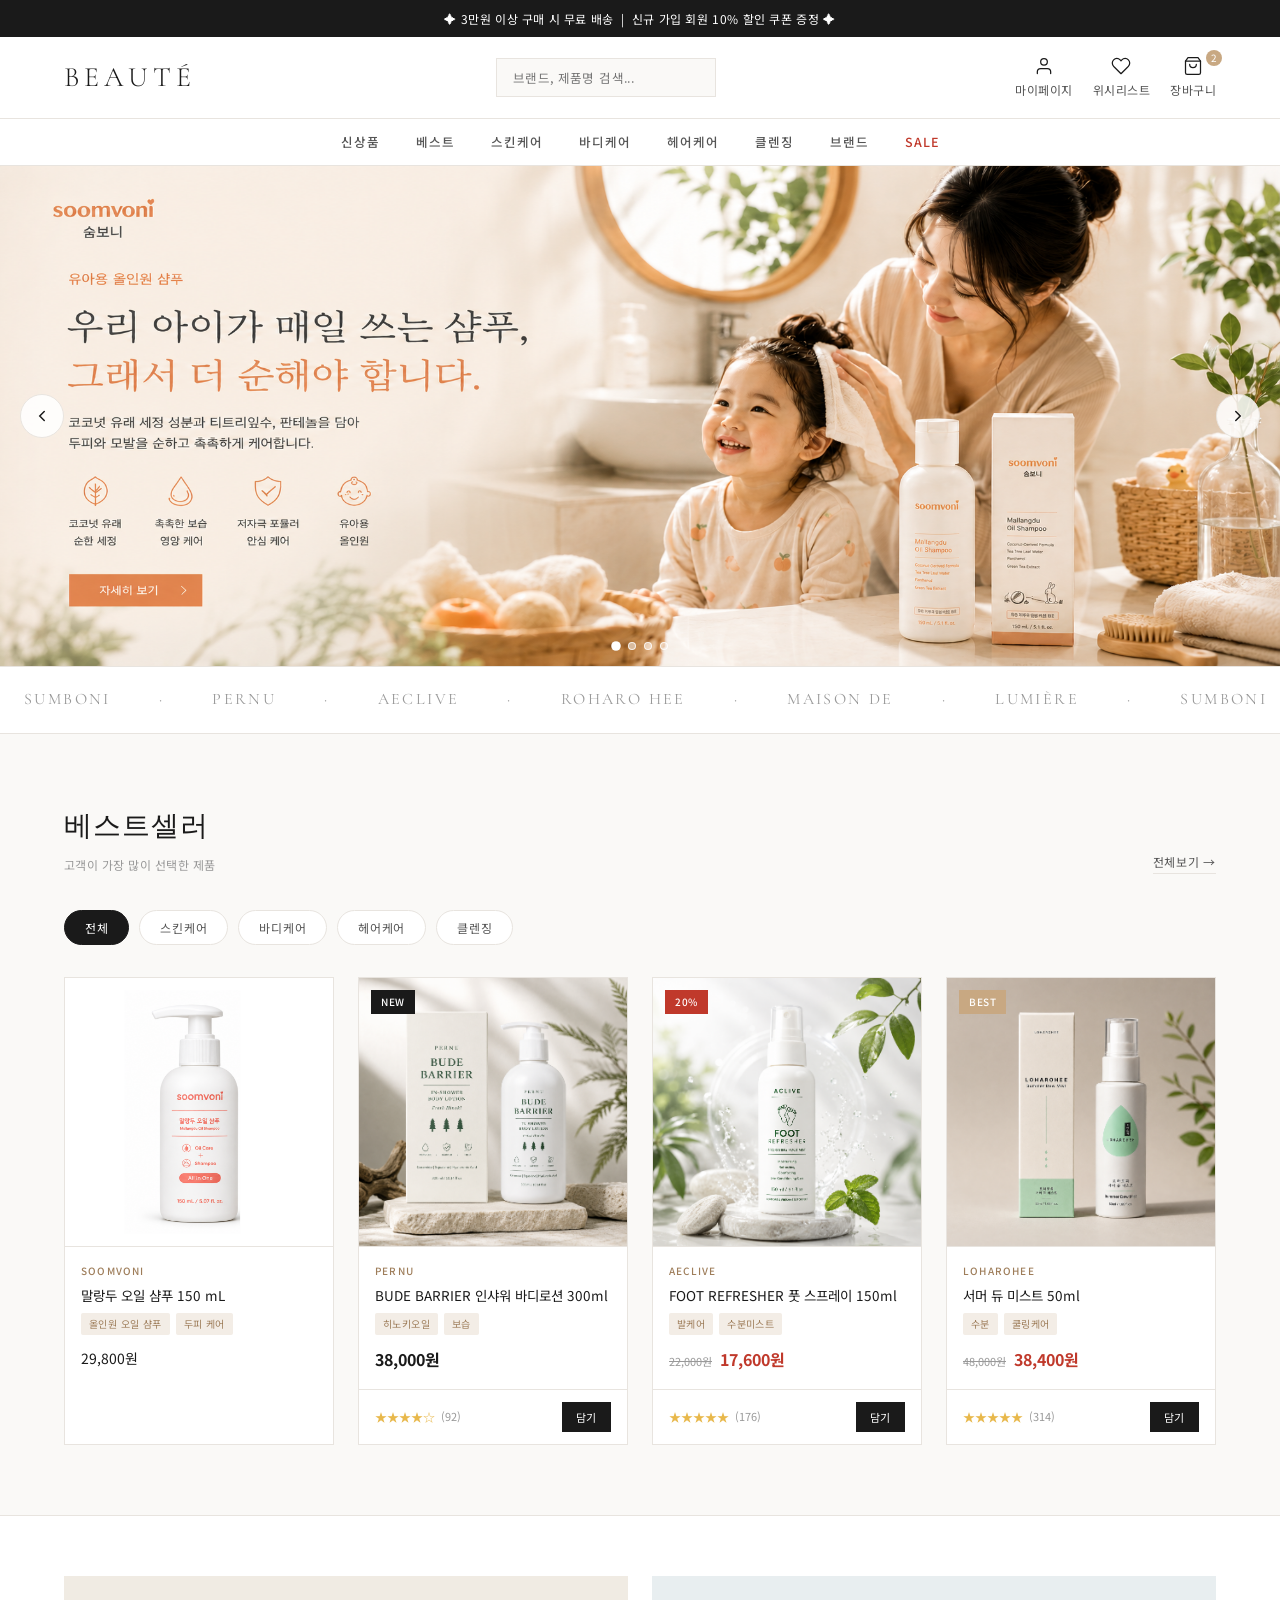
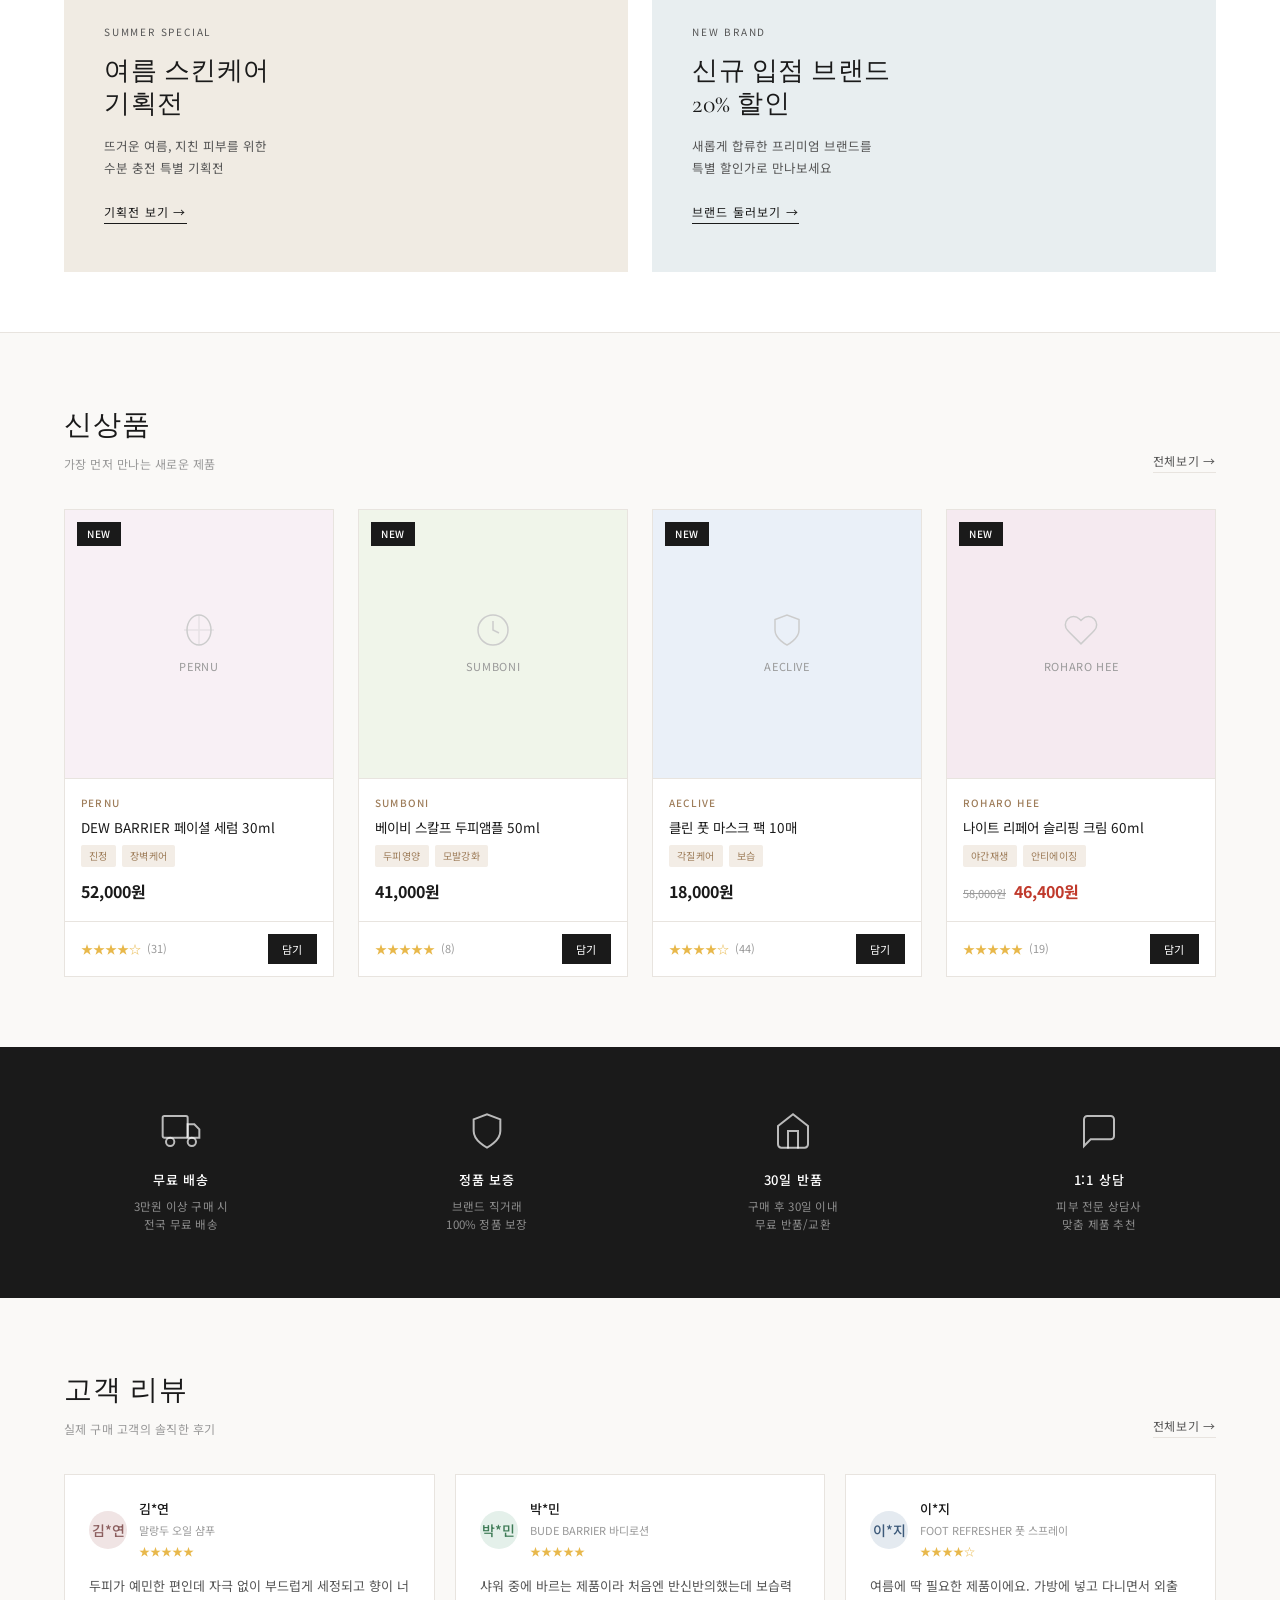
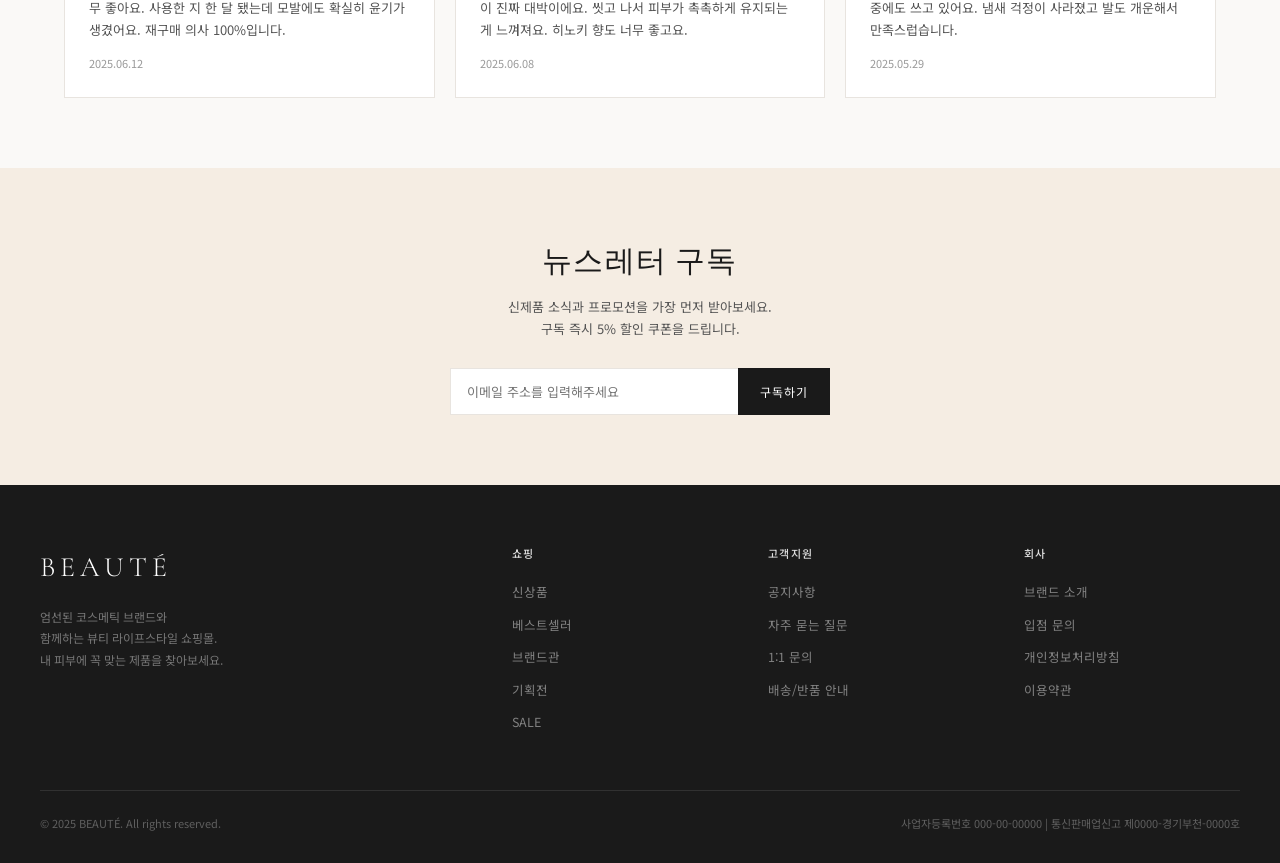
==== commit c5068988: "Center representative bottle and match product video widths" ====
--- a/index.html
+++ b/index.html
@@ -994,7 +994,7 @@
   <div class="product-grid">
 
     <!-- Product 1 -->
-    <a href="product-sumboni.html" class="product-card" style="display:block;"><div class="product-img"><img src="resole-lotion-demo/assets/soomvoni-mallangdu/shop/t01.png?v=20261126-soomvoni-r3" alt="숨보니 말랑두 오일 샴푸 150 mL" style="width:100%;height:100%;object-fit:contain"></div><div class="product-info"><div class="product-brand">soomvoni</div><div class="product-name">말랑두 오일 샴푸 150 mL</div><div class="product-tags"><span class="product-tag">올인원 오일 샴푸</span><span class="product-tag">두피 케어</span></div><div class="product-price"><span>29,800원</span></div></div></a>
+    <a href="product-sumboni.html" class="product-card" style="display:block;"><div class="product-img"><img src="resole-lotion-demo/assets/soomvoni-mallangdu/shop/t01.png?v=20261126-soomvoni-r5" alt="숨보니 말랑두 오일 샴푸 150 mL" style="width:100%;height:100%;object-fit:contain"></div><div class="product-info"><div class="product-brand">soomvoni</div><div class="product-name">말랑두 오일 샴푸 150 mL</div><div class="product-tags"><span class="product-tag">올인원 오일 샴푸</span><span class="product-tag">두피 케어</span></div><div class="product-price"><span>29,800원</span></div></div></a>
 
     <!-- Product 2 -->
     <a href="product-pernu.html" class="product-card" style="display:block;">
